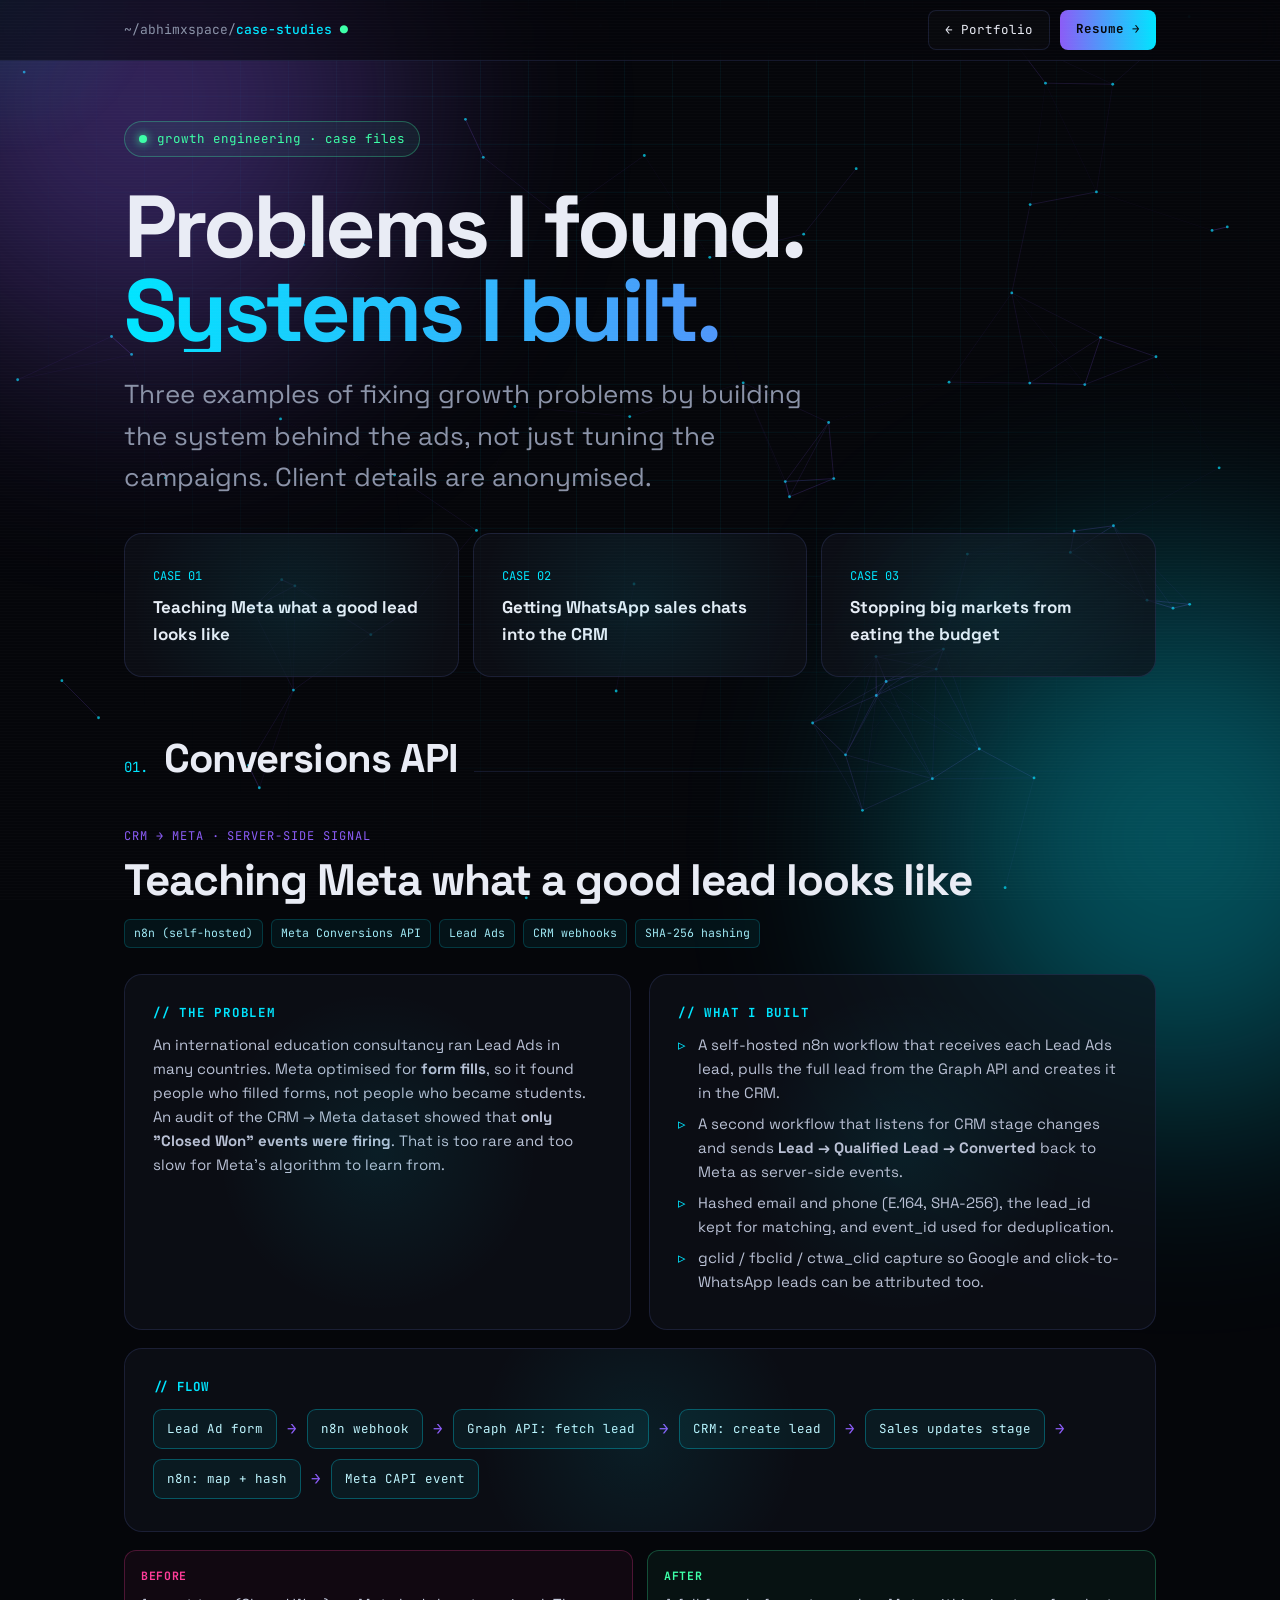
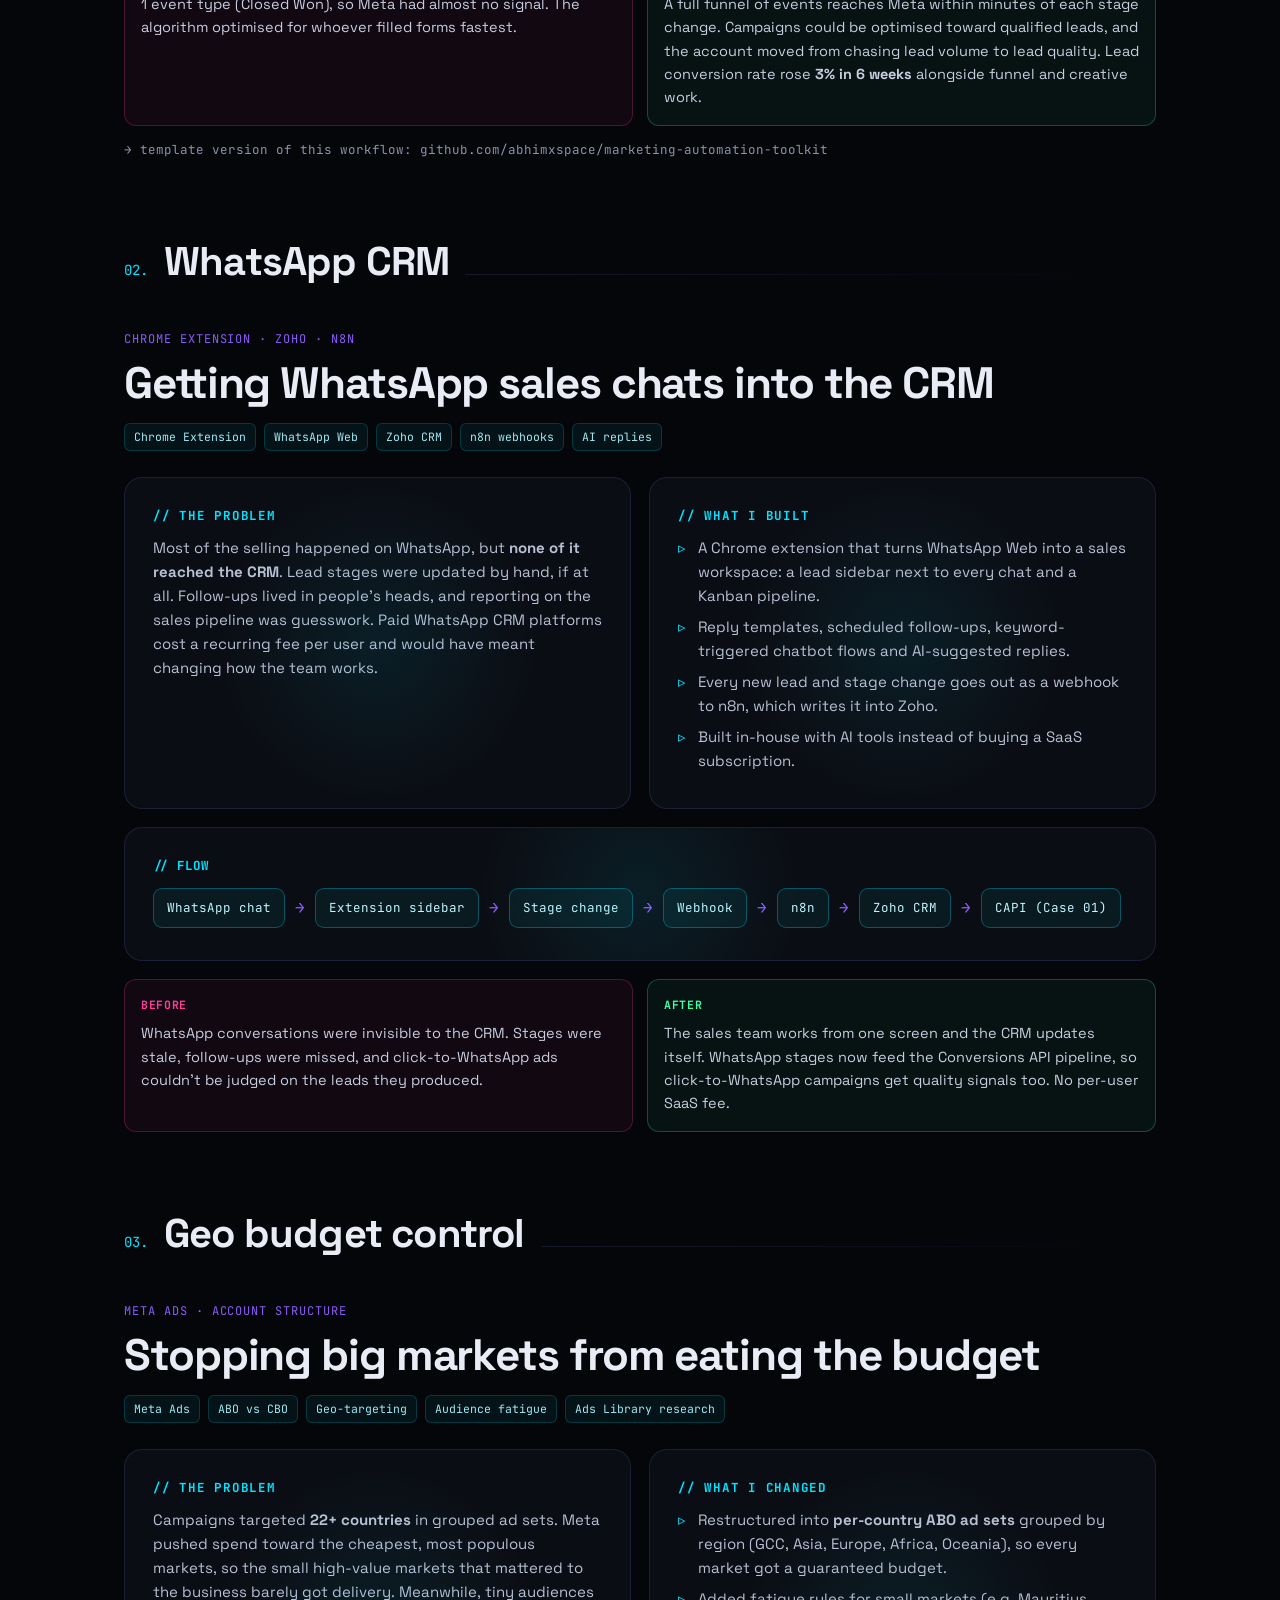
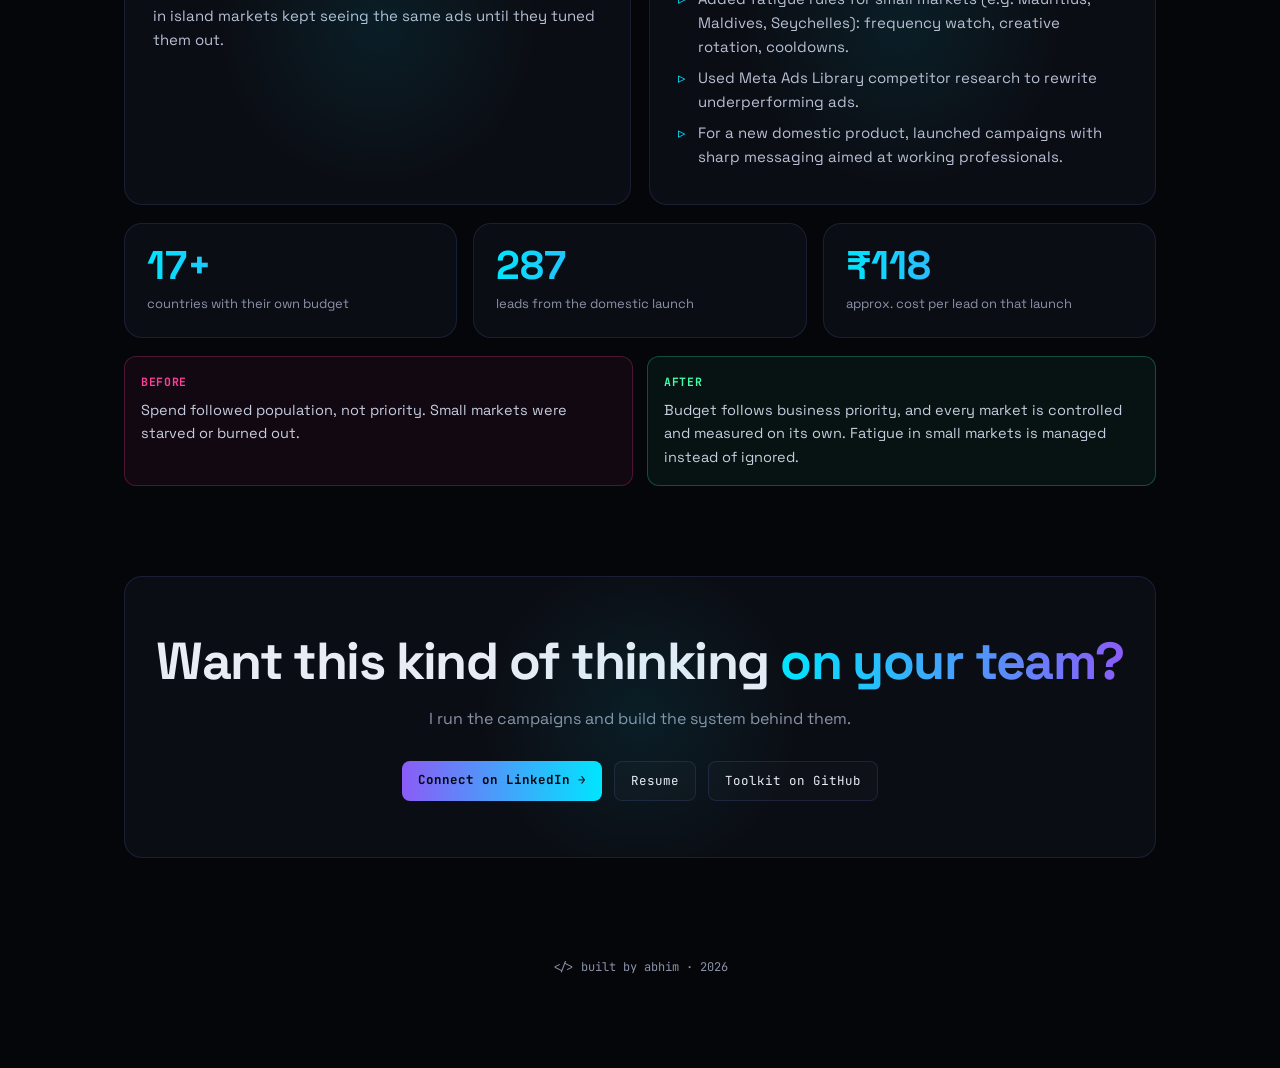
==== case-studies.html @ 9daa89bf "Add anonymised case studies page Co-Authored-By: Claude Opus 5.5 <noreply@anthropic.com> Claude-Sess" ====
<!DOCTYPE html>
<html lang="en">
<head>
<meta charset="UTF-8">
<meta name="viewport" content="width=device-width, initial-scale=1.0">
<title>Case Studies · Abhishek Mishra (Abhim)</title>
<meta name="description" content="Growth engineering case studies by Abhishek Mishra: Conversions API, WhatsApp CRM and geo-budget restructuring.">
<link rel="preconnect" href="https://fonts.googleapis.com">
<link href="https://fonts.googleapis.com/css2?family=Space+Grotesk:wght@400;500;600;700&family=JetBrains+Mono:wght@400;500;700&display=swap" rel="stylesheet">
<style>
:root{
  --bg:#05060a; --panel:rgba(14,17,26,.72); --line:rgba(120,140,255,.14);
  --text:#e9ecf5; --muted:#8b93a8; --cyan:#00e5ff; --violet:#8b5cf6; --pink:#ff3d9a; --green:#3dffa8;
}
*{box-sizing:border-box;margin:0;padding:0}
html{scroll-behavior:smooth}
body{font-family:'Space Grotesk',system-ui,sans-serif;background:var(--bg);color:var(--text);line-height:1.6;overflow-x:hidden;cursor:default}
.mono{font-family:'JetBrains Mono',monospace}
a{color:inherit;text-decoration:none}

/* background layers */
#net{position:fixed;inset:0;z-index:0;pointer-events:none}
.grid-bg{position:fixed;inset:0;z-index:0;pointer-events:none;
  background-image:linear-gradient(rgba(0,229,255,.05) 1px,transparent 1px),linear-gradient(90deg,rgba(0,229,255,.05) 1px,transparent 1px);
  background-size:48px 48px;mask-image:radial-gradient(ellipse at 50% 30%,#000 30%,transparent 75%)}
.glow{position:fixed;width:520px;height:520px;border-radius:50%;filter:blur(120px);opacity:.35;z-index:0;pointer-events:none;animation:float 18s ease-in-out infinite}
.g1{background:var(--violet);top:-160px;left:-120px}
.g2{background:var(--cyan);bottom:-200px;right:-160px;animation-delay:-9s}
@keyframes float{50%{transform:translate(80px,60px) scale(1.15)}}
#cursor{position:fixed;width:340px;height:340px;border-radius:50%;pointer-events:none;z-index:1;
  background:radial-gradient(circle,rgba(0,229,255,.10),transparent 65%);transform:translate(-50%,-50%);transition:opacity .3s}
.scan{position:fixed;inset:0;z-index:50;pointer-events:none;background:repeating-linear-gradient(0deg,rgba(255,255,255,.015) 0 1px,transparent 1px 3px)}

main{position:relative;z-index:2;max-width:1080px;margin:0 auto;padding:0 24px 80px}

/* top bar */
.bar{position:sticky;top:0;z-index:20;backdrop-filter:blur(14px);background:rgba(5,6,10,.6);border-bottom:1px solid var(--line)}
.bar .in{max-width:1080px;margin:0 auto;padding:0 24px;height:60px;display:flex;align-items:center;justify-content:space-between}
.bar .path{font-size:13px;color:var(--muted)}
.bar .path b{color:var(--cyan);font-weight:500}
.bar .acts{display:flex;gap:10px}
.btn{font-family:'JetBrains Mono',monospace;font-size:12.5px;padding:9px 16px;border-radius:8px;border:1px solid var(--line);background:rgba(255,255,255,.02);cursor:pointer;color:var(--text);transition:.25s;position:relative;overflow:hidden}
.btn:hover{border-color:var(--cyan);box-shadow:0 0 18px rgba(0,229,255,.35);color:var(--cyan)}
.btn.solid{background:linear-gradient(90deg,var(--violet),var(--cyan));border:none;color:#05060a;font-weight:700}
.btn.solid:hover{box-shadow:0 0 28px rgba(139,92,246,.6);color:#05060a}

/* hero */
.hero{min-height:88vh;display:flex;flex-direction:column;justify-content:center;padding:60px 0 40px}
.status{display:inline-flex;align-items:center;gap:10px;font-size:12.5px;color:var(--green);border:1px solid rgba(61,255,168,.3);background:rgba(61,255,168,.06);padding:7px 14px;border-radius:999px;width:fit-content;margin-bottom:28px}
.dot{width:8px;height:8px;border-radius:50%;background:var(--green);box-shadow:0 0 10px var(--green);animation:pulse 1.6s infinite}
@keyframes pulse{50%{opacity:.3}}
h1.name{font-size:clamp(46px,9vw,104px);line-height:.95;font-weight:700;letter-spacing:-.04em;position:relative}
.name .l2{display:block;background:linear-gradient(90deg,var(--cyan),var(--violet),var(--pink),var(--cyan));background-size:300% 100%;-webkit-background-clip:text;background-clip:text;color:transparent;animation:shift 8s linear infinite}
@keyframes shift{to{background-position:300% 0}}
.glitch{position:relative;display:inline-block}
.glitch::before,.glitch::after{content:attr(data-t);position:absolute;inset:0;opacity:0}
.glitch::before{color:var(--cyan);animation:gl1 5s infinite}
.glitch::after{color:var(--pink);animation:gl2 5s infinite}
@keyframes gl1{0%,92%,100%{opacity:0;transform:none}93%{opacity:.8;transform:translate(-4px,2px);clip-path:inset(10% 0 60% 0)}95%{opacity:.8;transform:translate(3px,-2px);clip-path:inset(55% 0 15% 0)}}
@keyframes gl2{0%,92%,100%{opacity:0;transform:none}94%{opacity:.8;transform:translate(4px,-1px);clip-path:inset(30% 0 40% 0)}96%{opacity:.8;transform:translate(-3px,2px);clip-path:inset(70% 0 5% 0)}}
.role{font-size:clamp(18px,2.6vw,26px);color:var(--muted);margin-top:22px;min-height:1.6em}
.role .typed{color:var(--text)}
.caret{display:inline-block;width:10px;height:1.1em;background:var(--cyan);vertical-align:-3px;margin-left:4px;animation:blink 1s steps(1) infinite;box-shadow:0 0 10px var(--cyan)}
@keyframes blink{50%{opacity:0}}
.term{margin-top:40px;max-width:640px;background:var(--panel);border:1px solid var(--line);border-radius:14px;overflow:hidden;box-shadow:0 30px 80px rgba(0,0,0,.5),0 0 0 1px rgba(0,229,255,.05)}
.term .tb{display:flex;gap:7px;padding:12px 14px;border-bottom:1px solid var(--line)}
.term .tb i{width:11px;height:11px;border-radius:50%;background:#ff5f57}.term .tb i:nth-child(2){background:#febc2e}.term .tb i:nth-child(3){background:#28c840}
.term pre{padding:18px 20px;font-size:13.5px;line-height:1.85;white-space:pre-wrap;min-height:190px;color:#c9d1e6}
.term .k{color:var(--violet)}.term .s{color:var(--green)}.term .c{color:var(--cyan)}.term .p{color:var(--pink)}
.scroll{margin-top:46px;font-size:12px;color:var(--muted);display:flex;align-items:center;gap:10px}
.mouse{width:20px;height:32px;border:1.5px solid var(--muted);border-radius:12px;position:relative}
.mouse::after{content:"";position:absolute;left:50%;top:6px;width:3px;height:7px;background:var(--cyan);border-radius:2px;transform:translateX(-50%);animation:wheel 1.8s infinite}
@keyframes wheel{to{transform:translate(-50%,12px);opacity:0}}

/* sections */
section{padding:70px 0}
.sh{display:flex;align-items:baseline;gap:16px;margin-bottom:36px}
.sh .no{font-family:'JetBrains Mono',monospace;color:var(--cyan);font-size:14px}
.sh h2{font-size:clamp(28px,4vw,40px);letter-spacing:-.02em}
.sh .ln{flex:1;height:1px;background:linear-gradient(90deg,var(--line),transparent)}

.card{background:var(--panel);border:1px solid var(--line);border-radius:18px;padding:28px;position:relative;overflow:hidden;transition:transform .35s cubic-bezier(.2,.8,.2,1),border-color .35s,box-shadow .35s;transform-style:preserve-3d}
.card::before{content:"";position:absolute;inset:-1px;border-radius:18px;padding:1px;background:linear-gradient(130deg,transparent 30%,rgba(0,229,255,.6),rgba(139,92,246,.6),transparent 70%);
  -webkit-mask:linear-gradient(#000 0 0) content-box,linear-gradient(#000 0 0);-webkit-mask-composite:xor;mask-composite:exclude;opacity:0;transition:opacity .35s}
.card:hover::before{opacity:1}
.card:hover{box-shadow:0 20px 60px rgba(0,229,255,.08)}
.card .shine{position:absolute;inset:0;pointer-events:none;background:radial-gradient(400px circle at var(--mx,50%) var(--my,50%),rgba(0,229,255,.08),transparent 40%)}

.summary{font-size:clamp(17px,2vw,20px);color:#c8cee0;line-height:1.75}
.summary b{color:var(--cyan);font-weight:600}
.stats{display:grid;grid-template-columns:repeat(3,1fr);gap:16px;margin-top:22px}
.stat{text-align:left;padding:22px}
.stat .n{font-size:40px;font-weight:700;background:linear-gradient(90deg,var(--cyan),var(--violet));-webkit-background-clip:text;background-clip:text;color:transparent;line-height:1}
.stat .t{font-size:13px;color:var(--muted);margin-top:8px}

/* timeline */
.tl{position:relative;padding-left:34px}
.tl::before{content:"";position:absolute;left:8px;top:6px;bottom:6px;width:2px;background:var(--line)}
.tl .prog{position:absolute;left:8px;top:6px;width:2px;height:0;background:linear-gradient(var(--cyan),var(--violet));box-shadow:0 0 12px var(--cyan);transition:height .2s linear}
.job{position:relative;margin-bottom:22px}
.job .node{position:absolute;left:-34px;top:30px;width:18px;height:18px;border-radius:50%;background:var(--bg);border:2px solid var(--cyan);box-shadow:0 0 14px var(--cyan)}
.job .node::after{content:"";position:absolute;inset:3px;border-radius:50%;background:var(--cyan)}
.job .top{display:flex;justify-content:space-between;gap:12px;flex-wrap:wrap}
.job h3{font-size:21px}
.job .co{color:var(--cyan);font-size:15px;margin-top:2px}
.job .when{font-family:'JetBrains Mono',monospace;font-size:12px;color:var(--muted);border:1px solid var(--line);padding:4px 10px;border-radius:6px;height:fit-content;white-space:nowrap}
.job ul{list-style:none;margin-top:12px}
.job .sub{font-size:12px;color:var(--violet);margin-top:18px;letter-spacing:.04em}
.job li{position:relative;padding-left:22px;color:#b9c0d4;font-size:15px;margin-bottom:8px}
.job li::before{content:"▹";position:absolute;left:0;color:var(--cyan)}

/* projects */
.pgrid{display:grid;grid-template-columns:repeat(auto-fit,minmax(310px,1fr));gap:18px}
.proj .hd{display:flex;justify-content:space-between;align-items:center;margin-bottom:14px}
.proj .ico{width:44px;height:44px;border-radius:12px;display:grid;place-items:center;font-size:20px;background:linear-gradient(135deg,rgba(0,229,255,.15),rgba(139,92,246,.15));border:1px solid var(--line)}
.proj .st{font-family:'JetBrains Mono',monospace;font-size:11px;color:var(--green)}
.proj h3{font-size:19px;margin-bottom:8px}
.proj p{color:var(--muted);font-size:14.5px}
.tags{display:flex;flex-wrap:wrap;gap:7px;margin-top:16px}
.tag{font-family:'JetBrains Mono',monospace;font-size:11.5px;padding:4px 9px;border-radius:6px;background:rgba(0,229,255,.06);color:#9fe9f5;border:1px solid rgba(0,229,255,.18)}

/* skills */
.sgrid{display:grid;grid-template-columns:repeat(auto-fit,minmax(240px,1fr));gap:18px}
.sk h4{font-family:'JetBrains Mono',monospace;font-size:13px;color:var(--cyan);margin-bottom:14px;letter-spacing:.04em}
.sk .tags{margin-top:0}
.sk .tag{font-size:12.5px;padding:6px 11px;background:rgba(255,255,255,.03);color:#d6dbea;border-color:var(--line);transition:.25s}
.sk .tag:hover{border-color:var(--violet);color:#fff;box-shadow:0 0 14px rgba(139,92,246,.4);transform:translateY(-2px)}

/* marquee */
.marq{overflow:hidden;border-block:1px solid var(--line);padding:18px 0;margin:10px 0 20px;mask-image:linear-gradient(90deg,transparent,#000 10%,#000 90%,transparent)}
.marq .tr{display:flex;gap:48px;width:max-content;animation:mq 32s linear infinite;font-family:'JetBrains Mono',monospace;font-size:14px;color:var(--muted)}
.marq span::before{content:"◆ ";color:var(--violet)}
@keyframes mq{to{transform:translateX(-50%)}}

/* edu + contact */
.edu{display:flex;justify-content:space-between;align-items:center;gap:16px;flex-wrap:wrap}
.edu h3{font-size:20px}.edu p{color:var(--muted)}
.cta{text-align:center;padding:56px 28px}
.cta h2{font-size:clamp(30px,5vw,52px);letter-spacing:-.03em;line-height:1.1}
.cta p{color:var(--muted);margin:16px auto 30px;max-width:520px}
.cta .row{display:flex;gap:12px;justify-content:center;flex-wrap:wrap}
footer{text-align:center;color:var(--muted);font-size:12px;padding:30px 0 10px;font-family:'JetBrains Mono',monospace}

/* reveal */
.rv{opacity:0;transform:translateY(40px);filter:blur(6px);transition:opacity .9s cubic-bezier(.2,.8,.2,1),transform .9s cubic-bezier(.2,.8,.2,1),filter .9s}
.rv.in{opacity:1;transform:none;filter:none}
.d1{transition-delay:.08s}.d2{transition-delay:.16s}.d3{transition-delay:.24s}.d4{transition-delay:.32s}.d5{transition-delay:.4s}

@media(max-width:640px){.stats{grid-template-columns:1fr 1fr}.bar .path{display:none}.term pre{font-size:12px}.job .when{order:-1}}
@media(prefers-reduced-motion:reduce){*,*::before,*::after{animation:none!important;transition:none!important}.rv{opacity:1;transform:none;filter:none}}

</style><style>
.cs{margin-bottom:70px}
.cs .kicker{font-family:'JetBrains Mono',monospace;font-size:12px;color:var(--violet);letter-spacing:.08em;margin-bottom:10px}
.cs h2.t{font-size:clamp(28px,4.4vw,44px);letter-spacing:-.025em;line-height:1.12;margin-bottom:14px}
.cs .meta{display:flex;flex-wrap:wrap;gap:8px;margin-bottom:26px}
.cols{display:grid;grid-template-columns:repeat(auto-fit,minmax(280px,1fr));gap:18px;margin-bottom:18px}
.cols h4{font-family:'JetBrains Mono',monospace;font-size:12.5px;color:var(--cyan);margin-bottom:10px;letter-spacing:.06em}
.cols p,.cols li{color:#b9c0d4;font-size:15px}
.cols ul{list-style:none}.cols li{position:relative;padding-left:20px;margin-bottom:7px}
.cols li::before{content:"▹";position:absolute;left:0;color:var(--cyan)}
.flow{display:flex;flex-wrap:wrap;align-items:center;gap:10px;margin:6px 0 4px}
.flow .n{font-family:'JetBrains Mono',monospace;font-size:12.5px;padding:9px 13px;border-radius:9px;border:1px solid rgba(0,229,255,.3);background:rgba(0,229,255,.06);color:#bff6ff;animation:nodeglow 3s ease-in-out infinite}
.flow .n:nth-child(4n+3){animation-delay:.6s}.flow .n:nth-child(4n+5){animation-delay:1.2s}.flow .n:nth-child(4n+7){animation-delay:1.8s}
@keyframes nodeglow{50%{box-shadow:0 0 18px rgba(0,229,255,.45);border-color:var(--cyan)}}
.flow .a{color:var(--violet);font-family:'JetBrains Mono',monospace}
.ba{display:grid;grid-template-columns:1fr 1fr;gap:14px}
.ba div{padding:16px;border-radius:12px;border:1px solid var(--line)}
.ba .b{background:rgba(255,61,154,.05);border-color:rgba(255,61,154,.25)}
.ba .af{background:rgba(61,255,168,.05);border-color:rgba(61,255,168,.25)}
.ba h5{font-family:'JetBrains Mono',monospace;font-size:11.5px;margin-bottom:8px;letter-spacing:.06em}
.ba .b h5{color:var(--pink)}.ba .af h5{color:var(--green)}
.ba p{font-size:14.5px;color:#c8cee0}
.note{font-size:12.5px;color:var(--muted);font-family:'JetBrains Mono',monospace;margin-top:14px}
.toc{display:grid;grid-template-columns:repeat(auto-fit,minmax(260px,1fr));gap:14px;margin:34px 0 10px}
.toc a{display:block}
.toc .num{font-family:'JetBrains Mono',monospace;color:var(--cyan);font-size:12px}
.toc h3{font-size:17px;margin-top:6px}
@media(max-width:640px){.ba{grid-template-columns:1fr}}
</style>
</head>
<body>
<canvas id="net"></canvas><div class="grid-bg"></div><div class="glow g1"></div><div class="glow g2"></div><div id="cursor"></div><div class="scan"></div>
<div class="bar"><div class="in">
  <div class="path mono">~/abhimxspace/<b>case-studies</b> <span style="color:var(--green)">●</span></div>
  <div class="acts"><a class="btn" href="./">← Portfolio</a><a class="btn solid" href="resume.html">Resume →</a></div>
</div></div>
<main>
  <header class="hero" style="min-height:62vh">
    <div class="status mono rv"><span class="dot"></span> growth engineering · case files</div>
    <h1 class="name rv d1" style="font-size:clamp(42px,8vw,88px)">Problems I found.<span class="l2">Systems I built.</span></h1>
    <p class="role rv d2" style="font-family:'Space Grotesk';max-width:680px">Three examples of fixing growth problems by building the system behind the ads, not just tuning the campaigns. Client details are anonymised.</p>
    <div class="toc">
      <a href="#capi" class="card rv d2"><div class="shine"></div><span class="num">CASE 01</span><h3>Teaching Meta what a good lead looks like</h3></a>
      <a href="#whatsapp" class="card rv d3"><div class="shine"></div><span class="num">CASE 02</span><h3>Getting WhatsApp sales chats into the CRM</h3></a>
      <a href="#geo" class="card rv d4"><div class="shine"></div><span class="num">CASE 03</span><h3>Stopping big markets from eating the budget</h3></a>
    </div>
  </header>

  <article class="cs" id="capi">
    <div class="sh rv"><span class="no">01.</span><h2>Conversions API</h2><span class="ln"></span></div>
    <div class="kicker rv">CRM → META · SERVER-SIDE SIGNAL</div>
    <h2 class="t rv d1">Teaching Meta what a good lead looks like</h2>
    <div class="meta rv d1"><span class="tag">n8n (self-hosted)</span><span class="tag">Meta Conversions API</span><span class="tag">Lead Ads</span><span class="tag">CRM webhooks</span><span class="tag">SHA-256 hashing</span></div>
    <div class="cols">
      <div class="card rv d1"><div class="shine"></div><h4>// THE PROBLEM</h4><p>An international education consultancy ran Lead Ads in many countries. Meta optimised for <b>form fills</b>, so it found people who filled forms, not people who became students. An audit of the CRM → Meta dataset showed that <b>only "Closed Won" events were firing</b>. That is too rare and too slow for Meta's algorithm to learn from.</p></div>
      <div class="card rv d2"><div class="shine"></div><h4>// WHAT I BUILT</h4><ul>
        <li>A self-hosted n8n workflow that receives each Lead Ads lead, pulls the full lead from the Graph API and creates it in the CRM.</li>
        <li>A second workflow that listens for CRM stage changes and sends <b>Lead → Qualified Lead → Converted</b> back to Meta as server-side events.</li>
        <li>Hashed email and phone (E.164, SHA-256), the lead_id kept for matching, and event_id used for deduplication.</li>
        <li>gclid / fbclid / ctwa_clid capture so Google and click-to-WhatsApp leads can be attributed too.</li>
      </ul></div>
    </div>
    <div class="card rv"><div class="shine"></div><h4 class="mono" style="color:var(--cyan);font-size:12.5px;margin-bottom:12px">// FLOW</h4>
      <div class="flow"><span class="n">Lead Ad form</span><span class="a">→</span><span class="n">n8n webhook</span><span class="a">→</span><span class="n">Graph API: fetch lead</span><span class="a">→</span><span class="n">CRM: create lead</span><span class="a">→</span><span class="n">Sales updates stage</span><span class="a">→</span><span class="n">n8n: map + hash</span><span class="a">→</span><span class="n">Meta CAPI event</span></div>
    </div>
    <div class="ba rv" style="margin-top:18px">
      <div class="b"><h5>BEFORE</h5><p>1 event type (Closed Won), so Meta had almost no signal. The algorithm optimised for whoever filled forms fastest.</p></div>
      <div class="af"><h5>AFTER</h5><p>A full funnel of events reaches Meta within minutes of each stage change. Campaigns could be optimised toward qualified leads, and the account moved from chasing lead volume to lead quality. Lead conversion rate rose <b>3% in 6 weeks</b> alongside funnel and creative work.</p></div>
    </div>
    <p class="note">→ template version of this workflow: github.com/abhimxspace/marketing-automation-toolkit</p>
  </article>

  <article class="cs" id="whatsapp">
    <div class="sh rv"><span class="no">02.</span><h2>WhatsApp CRM</h2><span class="ln"></span></div>
    <div class="kicker rv">CHROME EXTENSION · ZOHO · N8N</div>
    <h2 class="t rv d1">Getting WhatsApp sales chats into the CRM</h2>
    <div class="meta rv d1"><span class="tag">Chrome Extension</span><span class="tag">WhatsApp Web</span><span class="tag">Zoho CRM</span><span class="tag">n8n webhooks</span><span class="tag">AI replies</span></div>
    <div class="cols">
      <div class="card rv d1"><div class="shine"></div><h4>// THE PROBLEM</h4><p>Most of the selling happened on WhatsApp, but <b>none of it reached the CRM</b>. Lead stages were updated by hand, if at all. Follow-ups lived in people's heads, and reporting on the sales pipeline was guesswork. Paid WhatsApp CRM platforms cost a recurring fee per user and would have meant changing how the team works.</p></div>
      <div class="card rv d2"><div class="shine"></div><h4>// WHAT I BUILT</h4><ul>
        <li>A Chrome extension that turns WhatsApp Web into a sales workspace: a lead sidebar next to every chat and a Kanban pipeline.</li>
        <li>Reply templates, scheduled follow-ups, keyword-triggered chatbot flows and AI-suggested replies.</li>
        <li>Every new lead and stage change goes out as a webhook to n8n, which writes it into Zoho.</li>
        <li>Built in-house with AI tools instead of buying a SaaS subscription.</li>
      </ul></div>
    </div>
    <div class="card rv"><div class="shine"></div><h4 class="mono" style="color:var(--cyan);font-size:12.5px;margin-bottom:12px">// FLOW</h4>
      <div class="flow"><span class="n">WhatsApp chat</span><span class="a">→</span><span class="n">Extension sidebar</span><span class="a">→</span><span class="n">Stage change</span><span class="a">→</span><span class="n">Webhook</span><span class="a">→</span><span class="n">n8n</span><span class="a">→</span><span class="n">Zoho CRM</span><span class="a">→</span><span class="n">CAPI (Case 01)</span></div>
    </div>
    <div class="ba rv" style="margin-top:18px">
      <div class="b"><h5>BEFORE</h5><p>WhatsApp conversations were invisible to the CRM. Stages were stale, follow-ups were missed, and click-to-WhatsApp ads couldn't be judged on the leads they produced.</p></div>
      <div class="af"><h5>AFTER</h5><p>The sales team works from one screen and the CRM updates itself. WhatsApp stages now feed the Conversions API pipeline, so click-to-WhatsApp campaigns get quality signals too. No per-user SaaS fee.</p></div>
    </div>
  </article>

  <article class="cs" id="geo">
    <div class="sh rv"><span class="no">03.</span><h2>Geo budget control</h2><span class="ln"></span></div>
    <div class="kicker rv">META ADS · ACCOUNT STRUCTURE</div>
    <h2 class="t rv d1">Stopping big markets from eating the budget</h2>
    <div class="meta rv d1"><span class="tag">Meta Ads</span><span class="tag">ABO vs CBO</span><span class="tag">Geo-targeting</span><span class="tag">Audience fatigue</span><span class="tag">Ads Library research</span></div>
    <div class="cols">
      <div class="card rv d1"><div class="shine"></div><h4>// THE PROBLEM</h4><p>Campaigns targeted <b>22+ countries</b> in grouped ad sets. Meta pushed spend toward the cheapest, most populous markets, so the small high-value markets that mattered to the business barely got delivery. Meanwhile, tiny audiences in island markets kept seeing the same ads until they tuned them out.</p></div>
      <div class="card rv d2"><div class="shine"></div><h4>// WHAT I CHANGED</h4><ul>
        <li>Restructured into <b>per-country ABO ad sets</b> grouped by region (GCC, Asia, Europe, Africa, Oceania), so every market got a guaranteed budget.</li>
        <li>Added fatigue rules for small markets (e.g. Mauritius, Maldives, Seychelles): frequency watch, creative rotation, cooldowns.</li>
        <li>Used Meta Ads Library competitor research to rewrite underperforming ads.</li>
        <li>For a new domestic product, launched campaigns with sharp messaging aimed at working professionals.</li>
      </ul></div>
    </div>
    <div class="stats" style="margin-top:4px">
      <div class="card stat rv d1"><div class="n" data-count="22" data-suffix="+">0</div><div class="t">countries with their own budget</div></div>
      <div class="card stat rv d2"><div class="n" data-count="364">0</div><div class="t">leads from the domestic launch</div></div>
      <div class="card stat rv d3"><div class="n" data-prefix="₹" data-count="150">0</div><div class="t">approx. cost per lead on that launch</div></div>
    </div>
    <div class="ba rv" style="margin-top:18px">
      <div class="b"><h5>BEFORE</h5><p>Spend followed population, not priority. Small markets were starved or burned out.</p></div>
      <div class="af"><h5>AFTER</h5><p>Budget follows business priority, and every market is controlled and measured on its own. Fatigue in small markets is managed instead of ignored.</p></div>
    </div>
  </article>

  <section id="contact" style="padding-top:20px">
    <div class="card cta rv"><div class="shine"></div>
      <h2>Want this kind of thinking <span class="name"><span class="l2" style="display:inline">on your team?</span></span></h2>
      <p>I run the campaigns and build the system behind them.</p>
      <div class="row"><a class="btn solid" href="https://www.linkedin.com/in/abhishek-mishra-ln/" target="_blank" rel="noopener">Connect on LinkedIn →</a><a class="btn" href="resume.html">Resume</a><a class="btn" href="https://github.com/abhimxspace/marketing-automation-toolkit" target="_blank" rel="noopener">Toolkit on GitHub</a></div>
    </div>
  </section>
  <footer>&lt;/&gt; built by abhim · 2026</footer>
</main>
<script>
/* reveal + counters */
const io=new IntersectionObserver(es=>es.forEach(e=>{if(e.isIntersecting){e.target.classList.add('in');
  e.target.querySelectorAll('[data-count]').forEach(countUp);io.unobserve(e.target)}}),{threshold:.15});
document.querySelectorAll('.rv').forEach(el=>io.observe(el));
function countUp(el){if(el.dataset.done)return;el.dataset.done=1;const to=+el.dataset.count,suf=el.dataset.suffix||'';let s=null;
  const step=t=>{if(!s)s=t;const p=Math.min((t-s)/1400,1);el.textContent=(el.dataset.prefix||'')+Math.floor(to*(1-Math.pow(1-p,3)))+suf;if(p<1)requestAnimationFrame(step)};requestAnimationFrame(step)}

/* card tilt + shine */
document.querySelectorAll('.card').forEach(c=>{
  c.addEventListener('mousemove',e=>{const r=c.getBoundingClientRect(),x=e.clientX-r.left,y=e.clientY-r.top;
    c.style.setProperty('--mx',x+'px');c.style.setProperty('--my',y+'px');
    if(!c.classList.contains('job')&&!c.classList.contains('cta')){const rx=((y/r.height)-.5)*-6,ry=((x/r.width)-.5)*6;c.style.transform=`perspective(900px) rotateX(${rx}deg) rotateY(${ry}deg) translateY(-3px)`}});
  c.addEventListener('mouseleave',()=>{c.style.transform=''})});

/* cursor glow */
const cur=document.getElementById('cursor');addEventListener('mousemove',e=>{cur.style.left=e.clientX+'px';cur.style.top=e.clientY+'px'});

/* particle network */
const cv=document.getElementById('net'),cx=cv.getContext('2d');let W,H,pts=[];const mouse={x:-999,y:-999};
function rs(){W=cv.width=innerWidth*devicePixelRatio;H=cv.height=innerHeight*devicePixelRatio;cv.style.width=innerWidth+'px';cv.style.height=innerHeight+'px';
  const n=Math.min(90,Math.floor(innerWidth*innerHeight/16000));pts=Array.from({length:n},()=>({x:Math.random()*W,y:Math.random()*H,vx:(Math.random()-.5)*.35*devicePixelRatio,vy:(Math.random()-.5)*.35*devicePixelRatio}))}
addEventListener('resize',rs);rs();
addEventListener('mousemove',e=>{mouse.x=e.clientX*devicePixelRatio;mouse.y=e.clientY*devicePixelRatio});
(function draw(){cx.clearRect(0,0,W,H);const D=140*devicePixelRatio;
  for(const p of pts){p.x+=p.vx;p.y+=p.vy;if(p.x<0||p.x>W)p.vx*=-1;if(p.y<0||p.y>H)p.vy*=-1;
    const dm=Math.hypot(p.x-mouse.x,p.y-mouse.y);if(dm<D*1.3){p.x+=(p.x-mouse.x)*.004;p.y+=(p.y-mouse.y)*.004}
    cx.fillStyle='rgba(0,229,255,.7)';cx.beginPath();cx.arc(p.x,p.y,1.4*devicePixelRatio,0,7);cx.fill()}
  for(let i=0;i<pts.length;i++)for(let j=i+1;j<pts.length;j++){const a=pts[i],b=pts[j],d=Math.hypot(a.x-b.x,a.y-b.y);
    if(d<D){cx.strokeStyle=`rgba(139,92,246,${(1-d/D)*.35})`;cx.lineWidth=devicePixelRatio*.8;cx.beginPath();cx.moveTo(a.x,a.y);cx.lineTo(b.x,b.y);cx.stroke()}}
  requestAnimationFrame(draw)})();
</script>
</body>
</html>
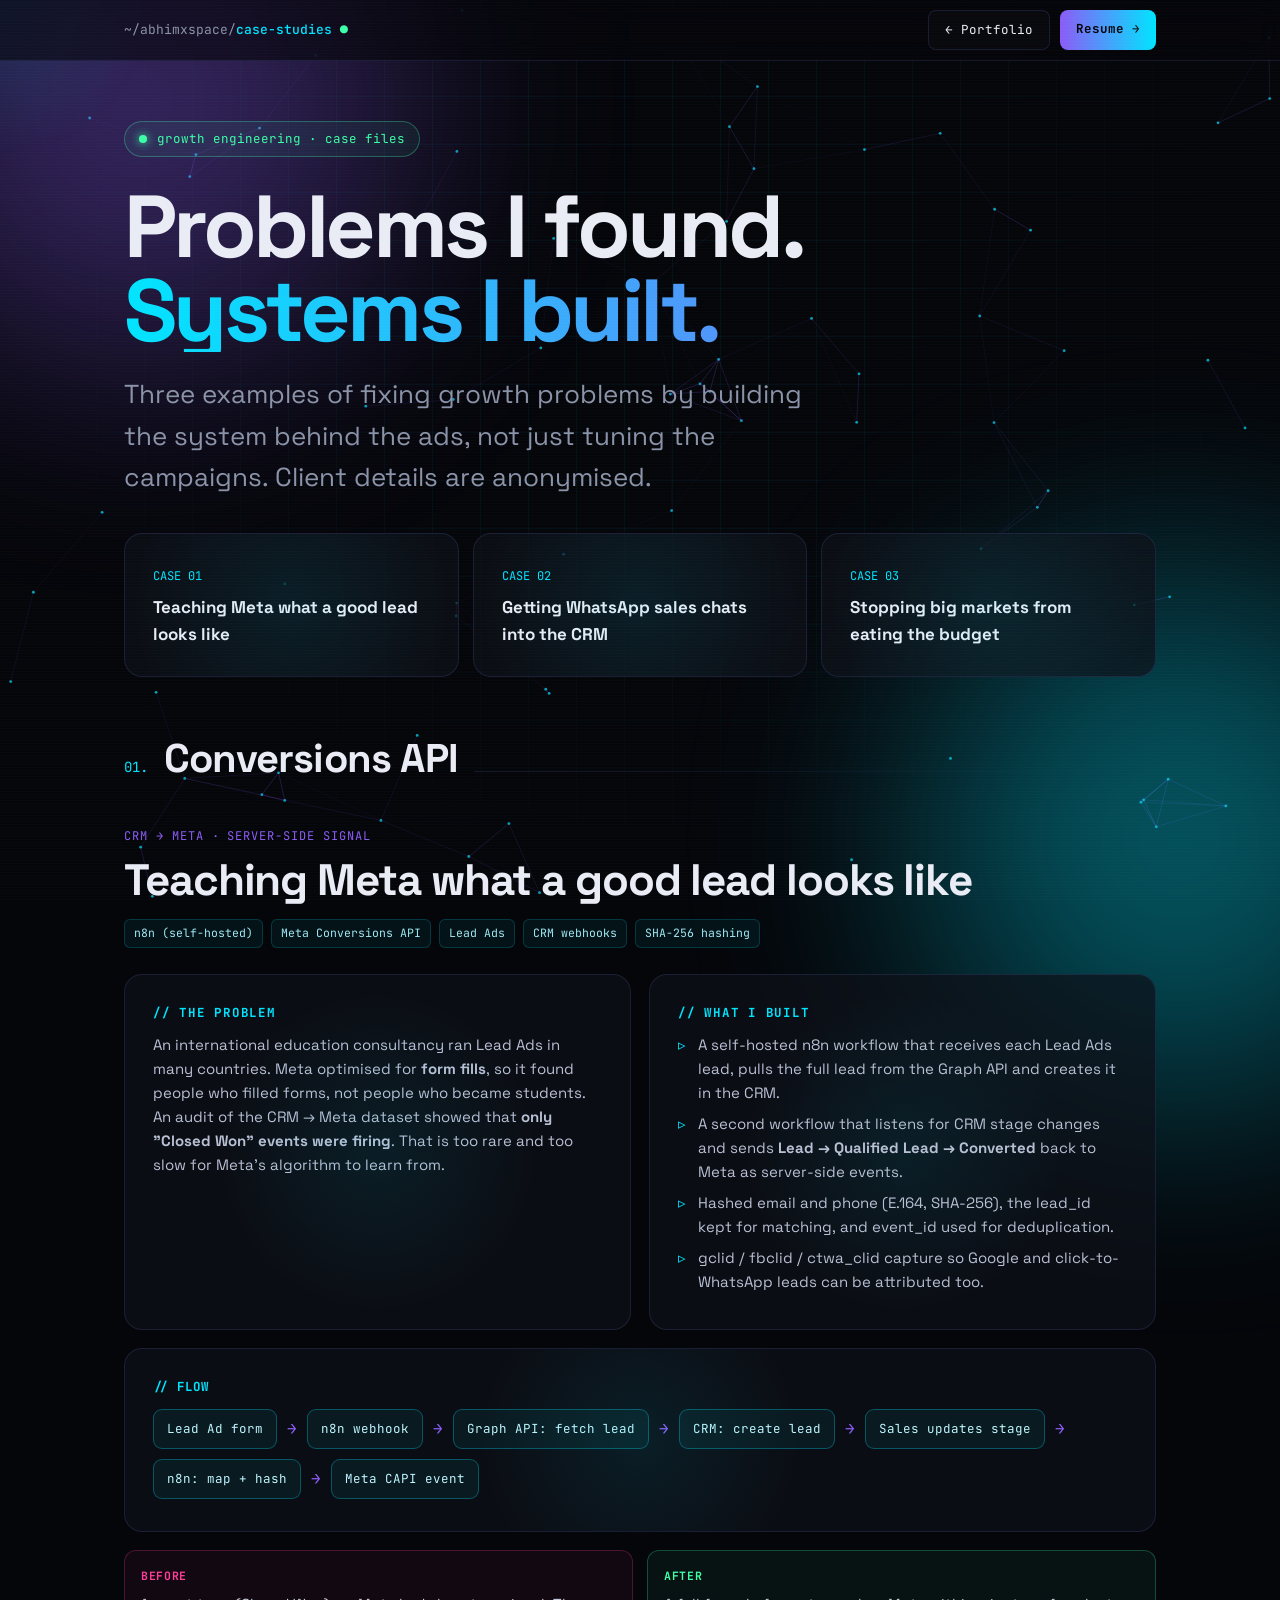
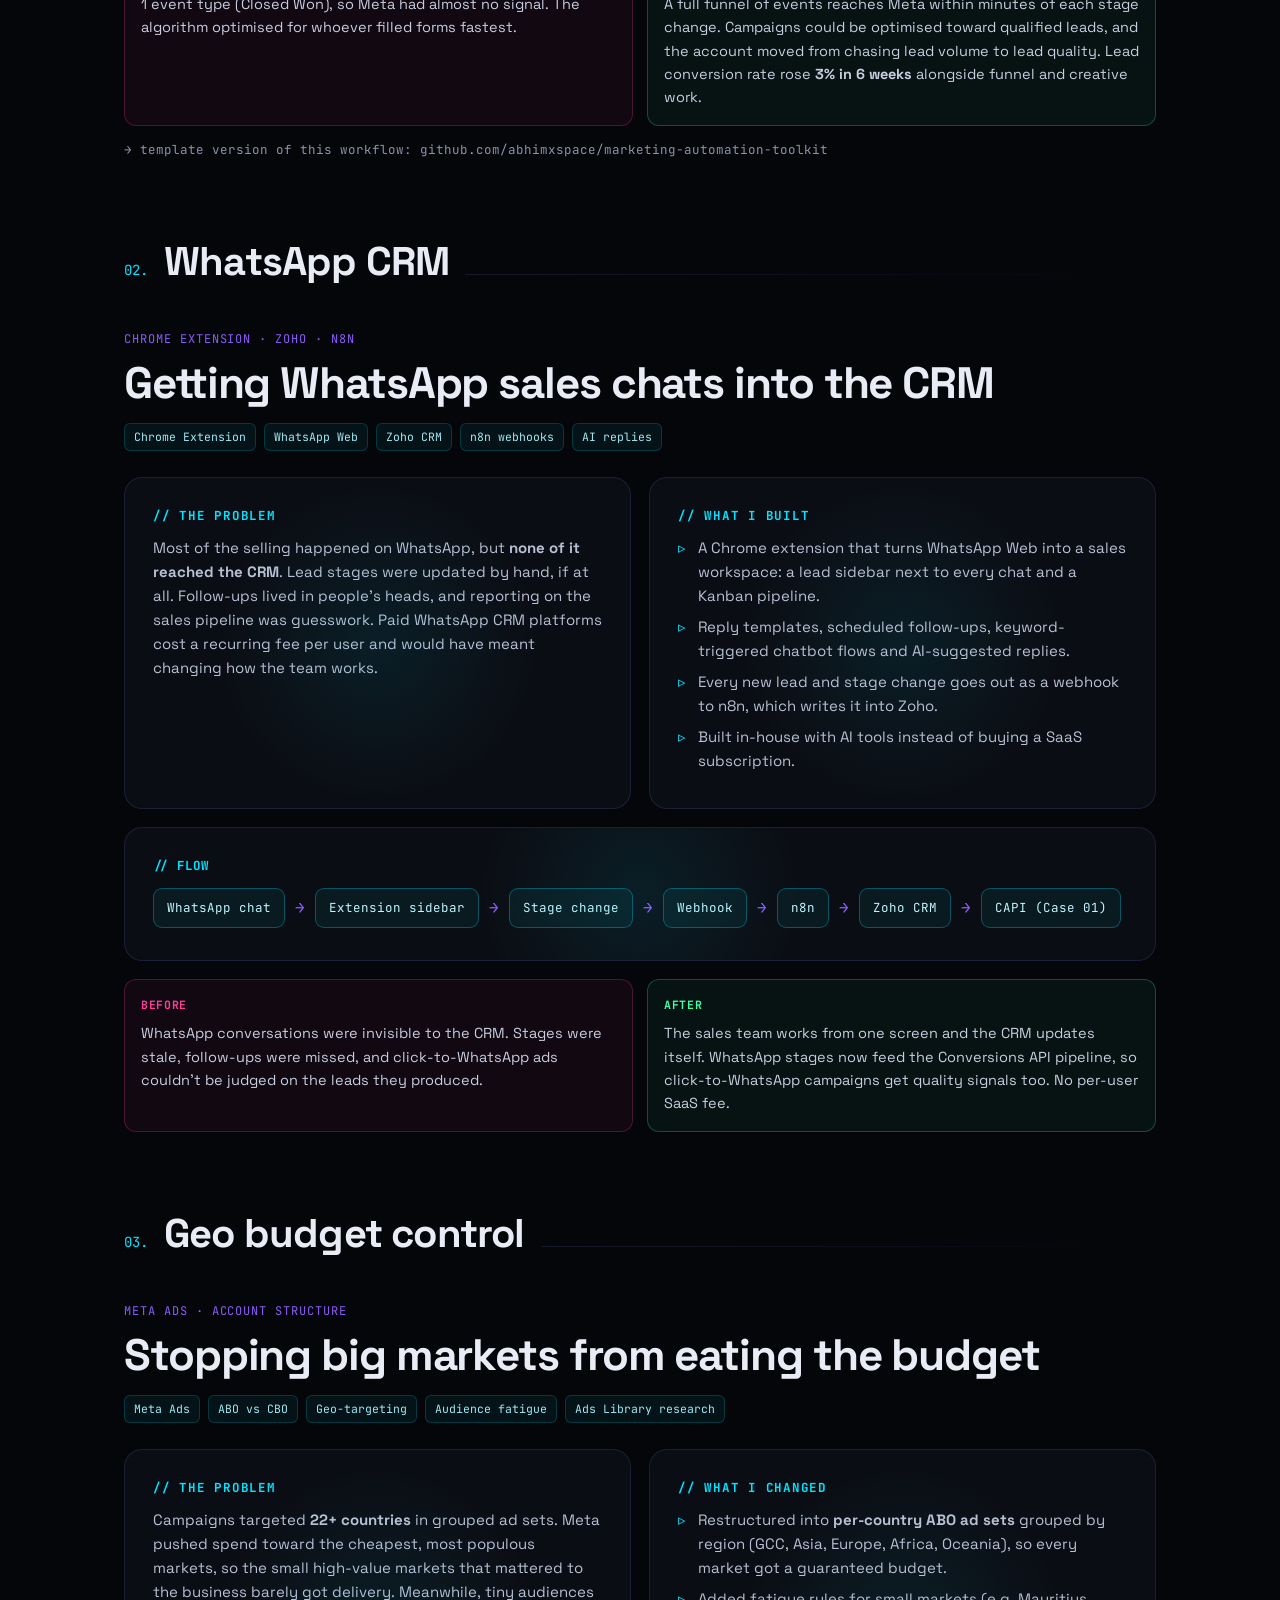
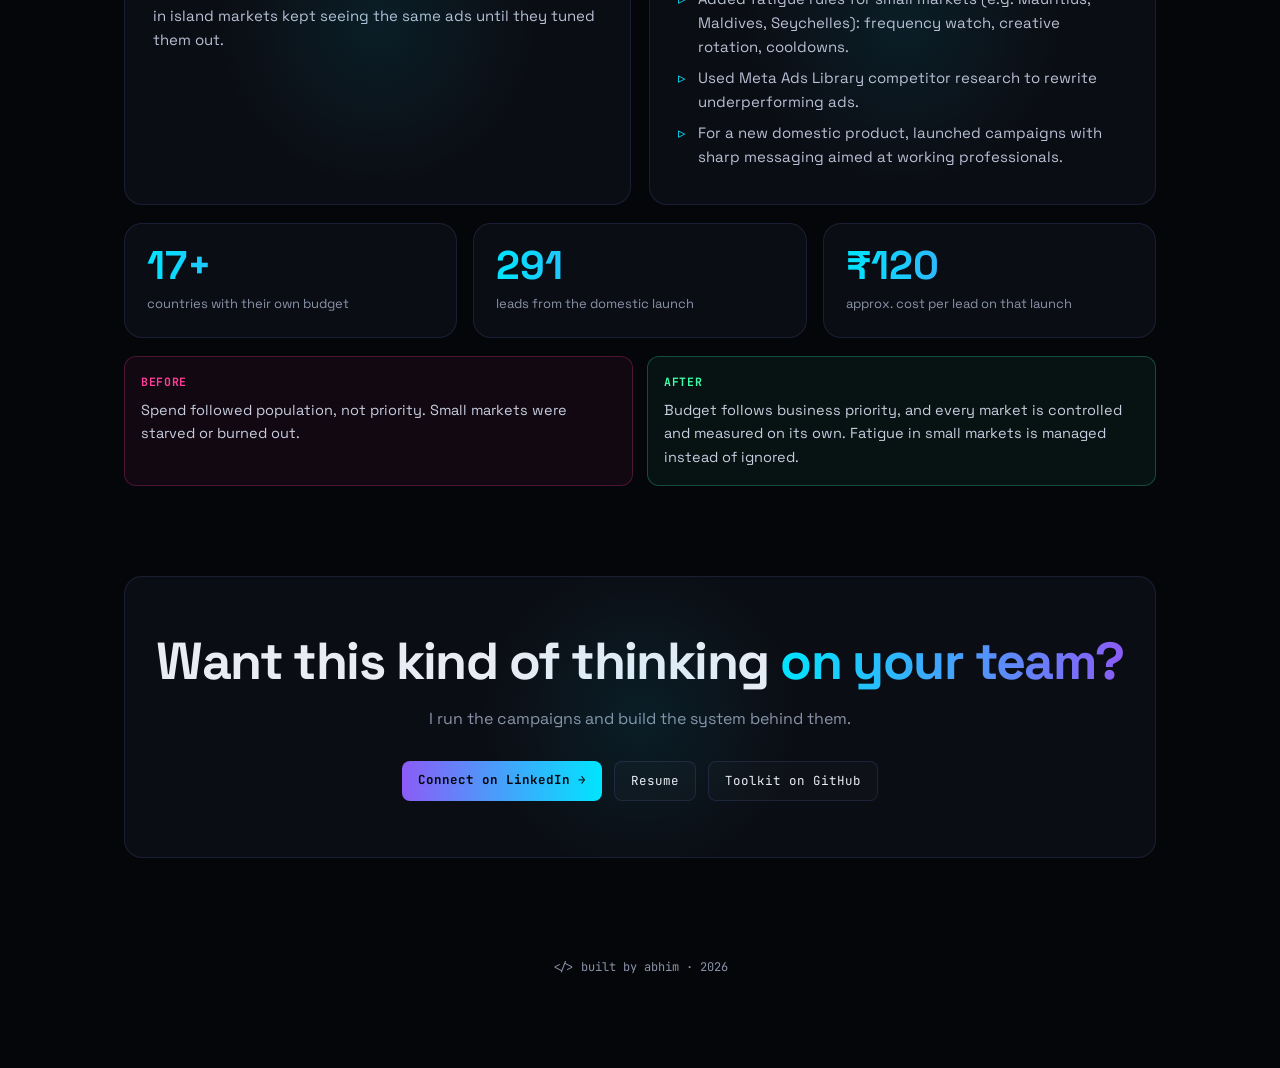
==== commit 907763ea: "Add link preview (Open Graph) tags and images Co-Authored-By: Claude Opus 5.5 <noreply@anthropic.com" ====
--- a/case-studies.html
+++ b/case-studies.html
@@ -2,6 +2,15 @@
 <html lang="en">
 <head>
 <meta charset="UTF-8">
+<meta property="og:type" content="website">
+<meta property="og:url" content="https://abhimxspace.github.io/portfolio/case-studies.html">
+<meta property="og:title" content="3 Growth Problems I Solved by Building the System">
+<meta property="og:description" content="A CRM → Conversions API pipeline, a WhatsApp CRM Chrome extension, and per-country budget control across 22+ countries.">
+<meta property="og:image" content="https://abhimxspace.github.io/portfolio/img/og-case-studies.png">
+<meta property="og:image:width" content="1200">
+<meta property="og:image:height" content="627">
+<meta name="twitter:card" content="summary_large_image">
+<meta name="twitter:image" content="https://abhimxspace.github.io/portfolio/img/og-case-studies.png">
 <meta name="viewport" content="width=device-width, initial-scale=1.0">
 <title>Case Studies · Abhishek Mishra (Abhim)</title>
 <meta name="description" content="Growth engineering case studies by Abhishek Mishra: Conversions API, WhatsApp CRM and geo-budget restructuring.">
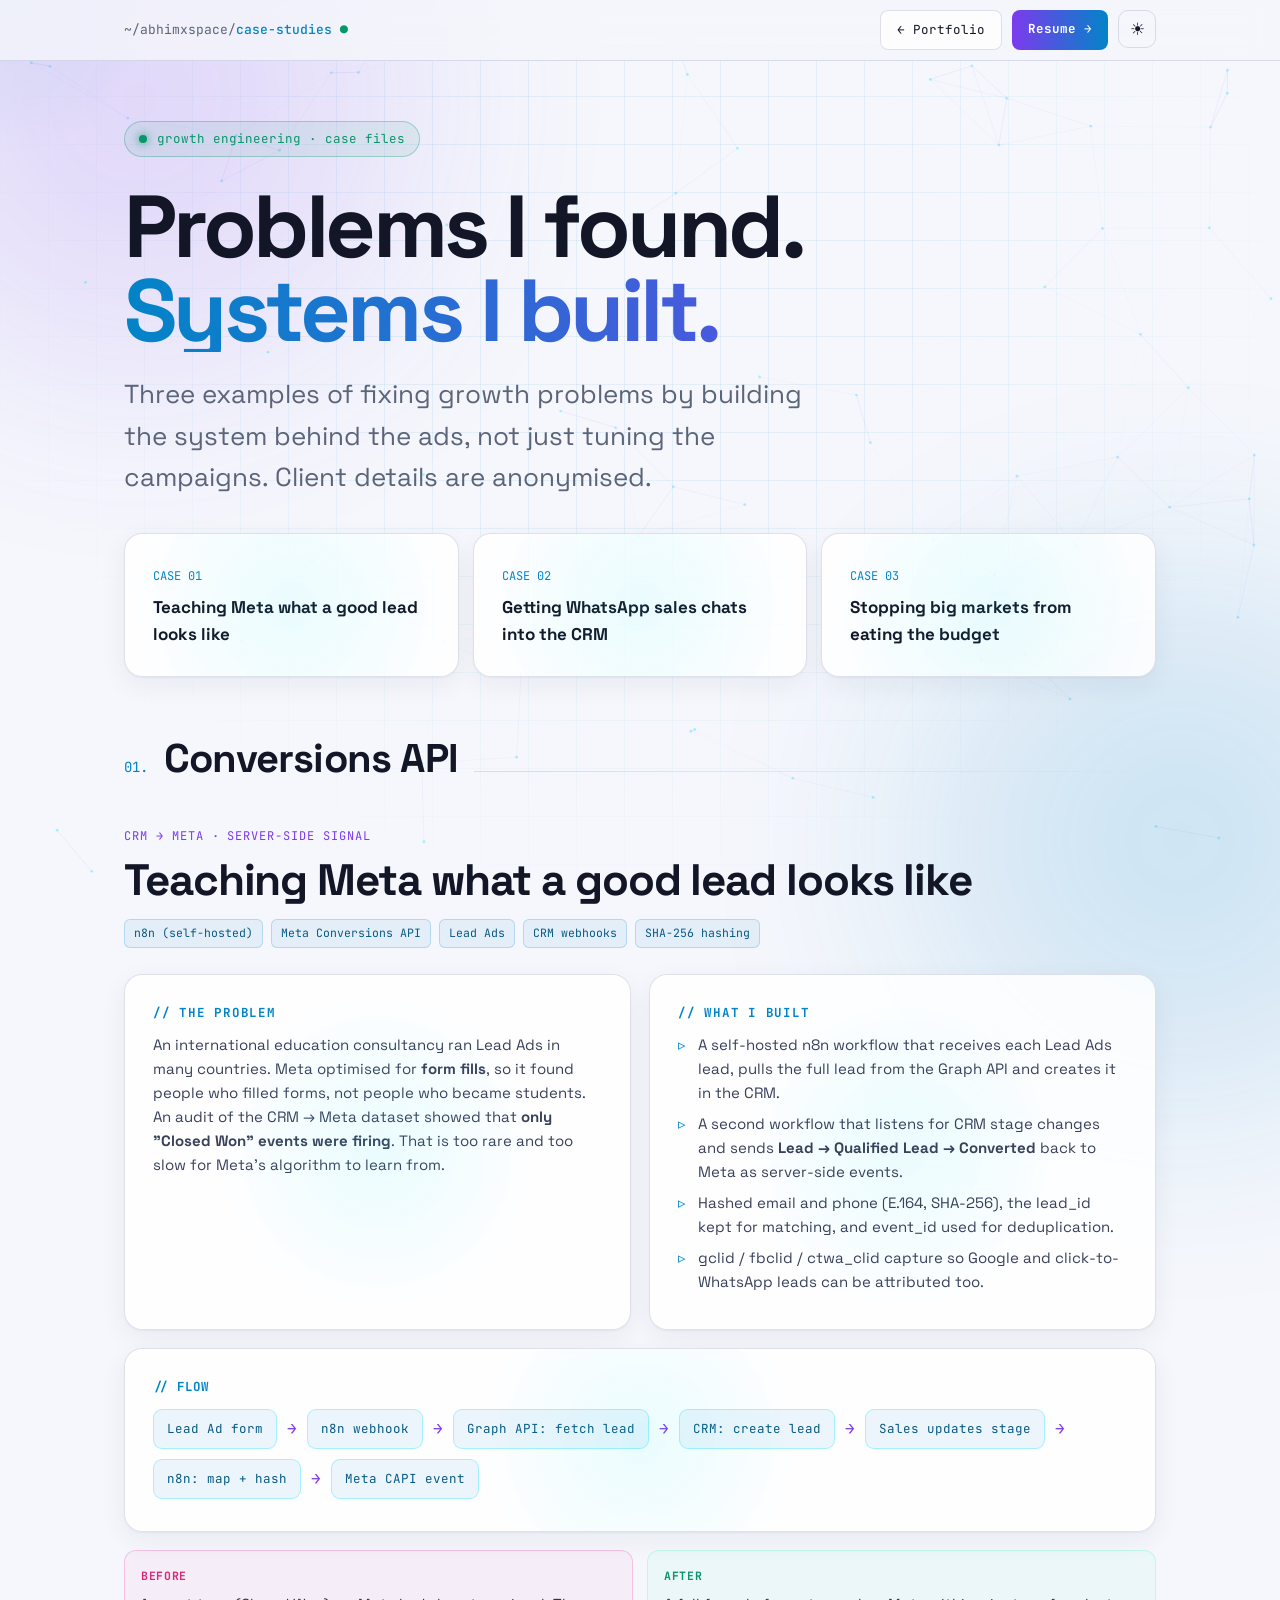
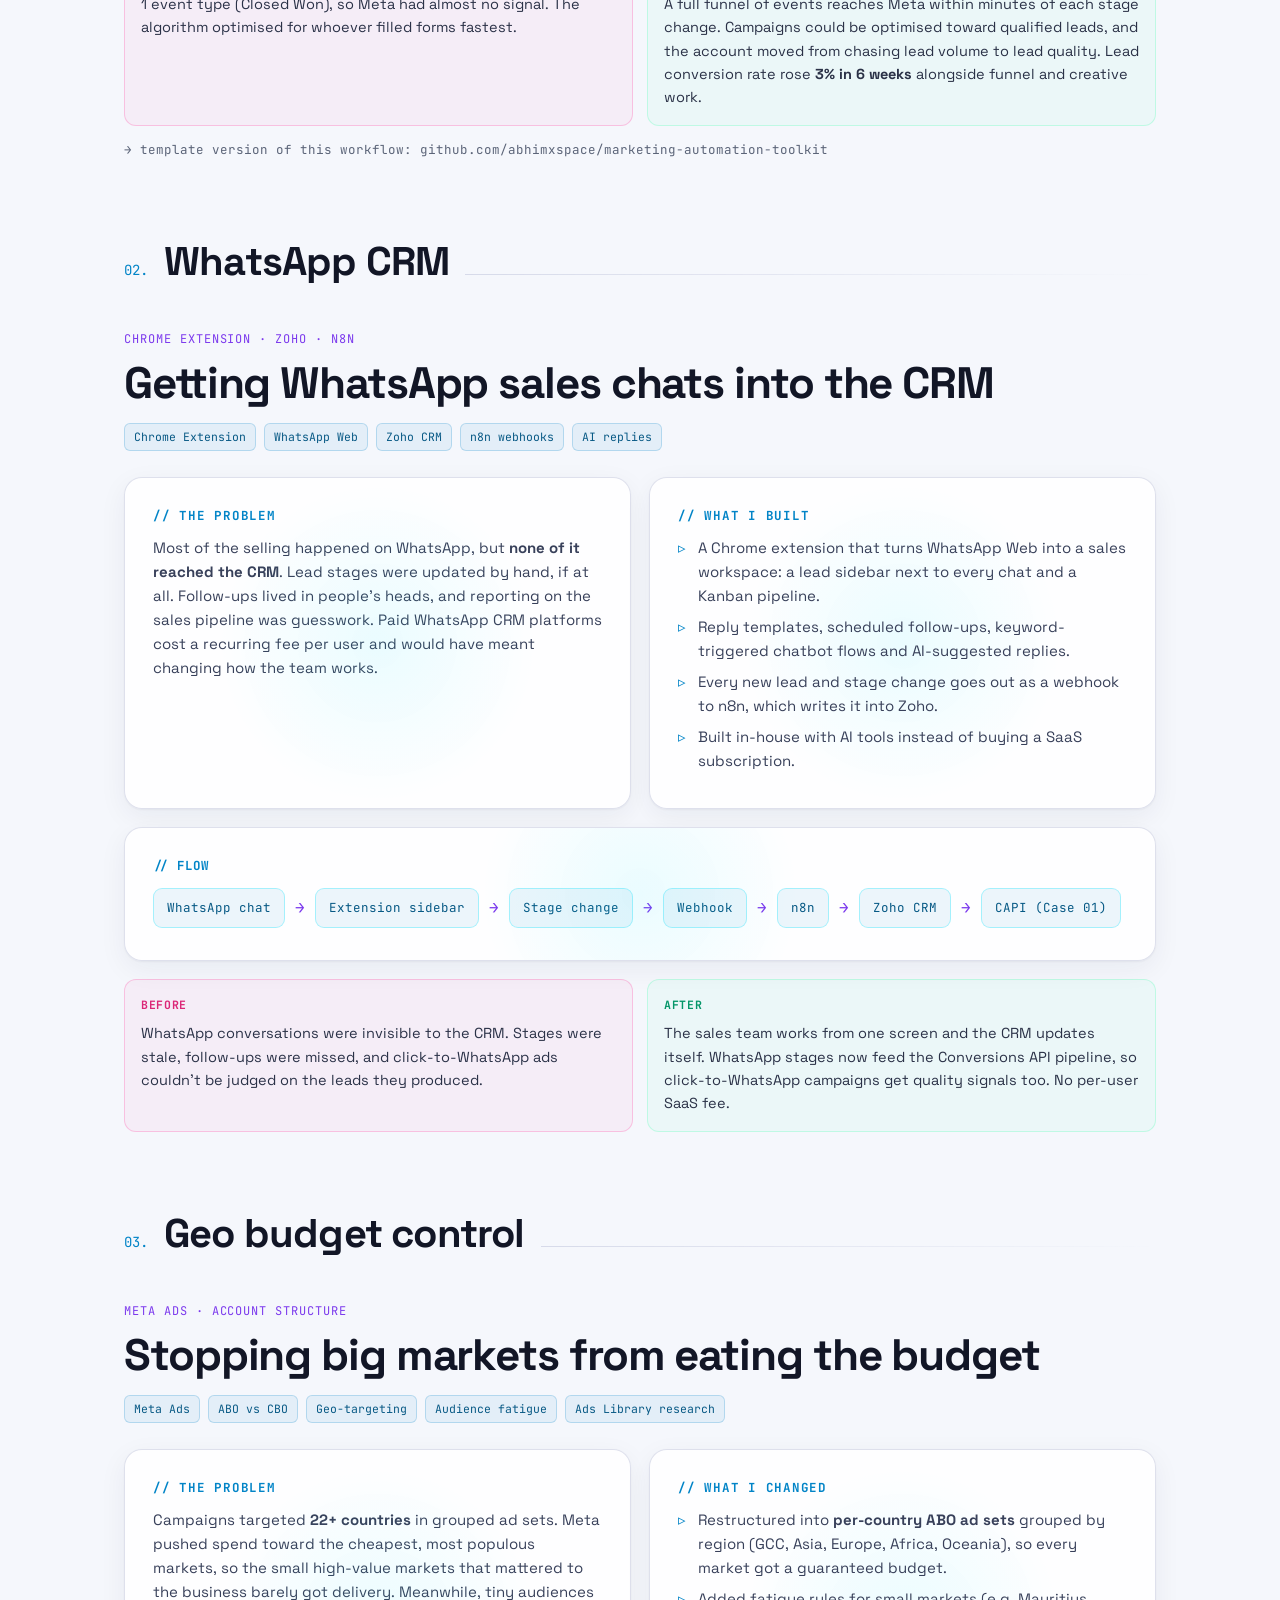
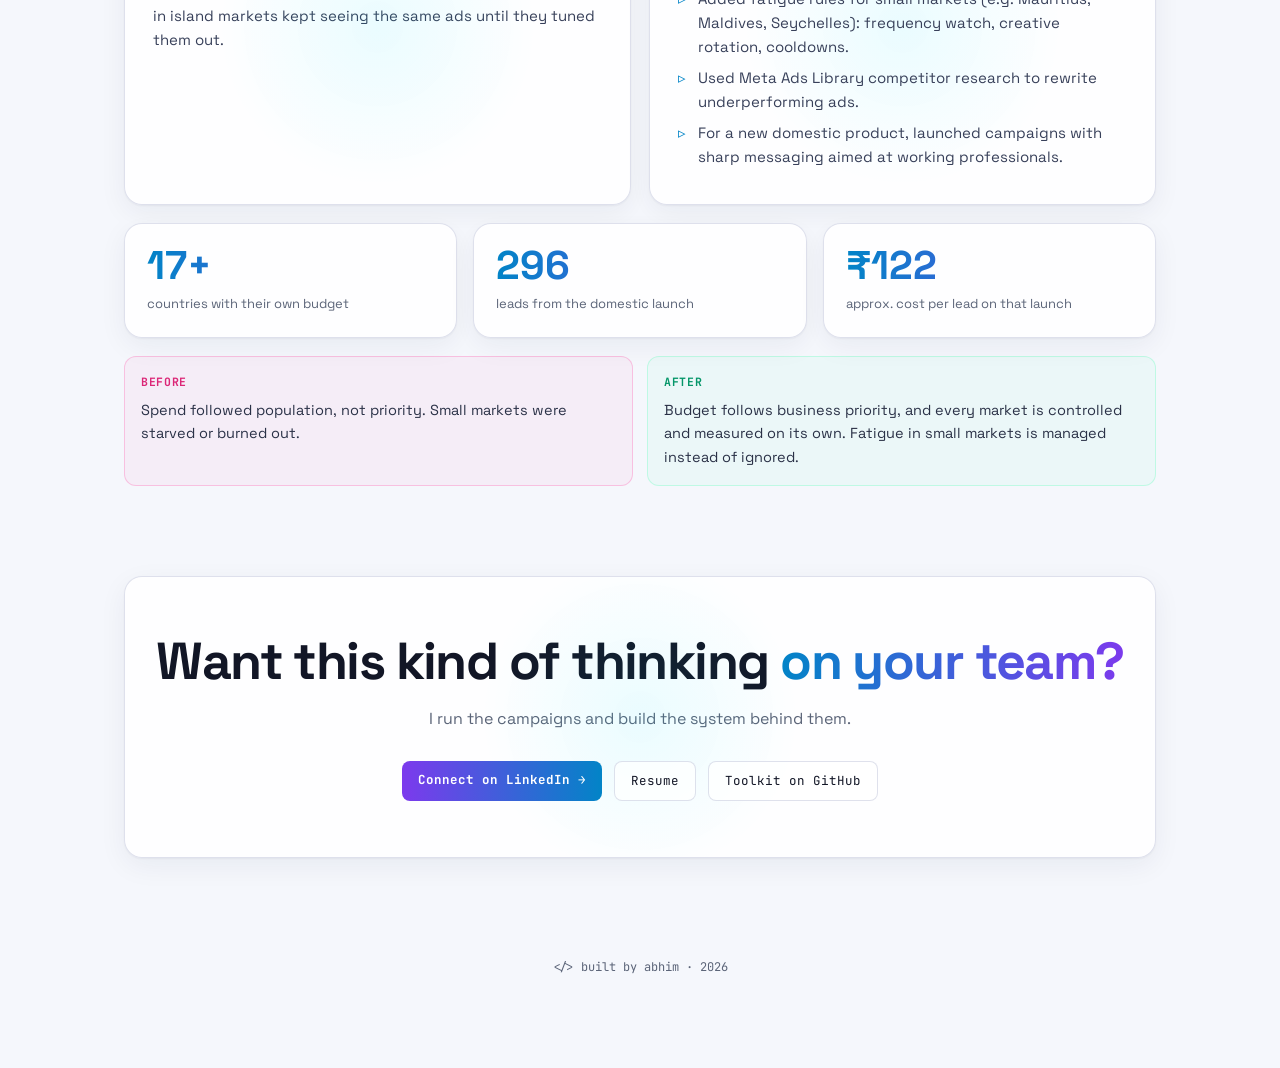
==== commit 0f905599: "Add light/dark theme, fix resume counters and PDF download, update experience - Light/dark theme tog" ====
--- a/case-studies.html
+++ b/case-studies.html
@@ -187,6 +187,9 @@
 .toc h3{font-size:17px;margin-top:6px}
 @media(max-width:640px){.ba{grid-template-columns:1fr}}
 </style>
+<meta name="theme-color" content="#05060a">
+<link rel="stylesheet" href="theme.css">
+<script src="theme.js"></script>
 </head>
 <body>
 <canvas id="net"></canvas><div class="grid-bg"></div><div class="glow g1"></div><div class="glow g2"></div><div id="cursor"></div><div class="scan"></div>
--- a/theme.css
+++ b/theme.css
@@ -0,0 +1,48 @@
+/* ---------- Light / dark theme (shared by all pages) ---------- */
+.theme-toggle{display:inline-grid;place-items:center;width:38px;height:38px;border-radius:10px;border:1px solid var(--line);background:transparent;color:var(--text);cursor:pointer;font-size:17px;line-height:1;transition:border-color .25s,transform .25s,background .25s;flex:none}
+.theme-toggle:hover{transform:rotate(-15deg);border-color:var(--cyan,var(--accent,#6d5efc))}
+.theme-toggle .sun{display:none}
+[data-theme="light"] .theme-toggle .sun{display:inline}
+[data-theme="light"] .theme-toggle .moon{display:none}
+.theme-toggle.floating{position:fixed;right:18px;bottom:18px;z-index:60;background:var(--panel)}
+html.theme-anim *,html.theme-anim *::before,html.theme-anim *::after{transition:background-color .35s ease,color .35s ease,border-color .35s ease!important}
+
+/* ---- light palette: resume + case studies (neon design) ---- */
+[data-theme="light"]{
+  --bg:#f5f7fc; --panel:rgba(255,255,255,.85); --line:rgba(60,70,140,.16);
+  --text:#121626; --muted:#5b6478; --cyan:#0284c7; --violet:#7c3aed; --pink:#db2777; --green:#059669;
+  /* index page palette */
+  --accent:#5b4ce6; --accent2:#0d9488;
+  color-scheme:light;
+}
+[data-theme="light"] body{background:var(--bg)}
+[data-theme="light"] .scan{display:none}
+[data-theme="light"] .glow{opacity:.16}
+[data-theme="light"] #net{opacity:.45}
+[data-theme="light"] #cursor{background:radial-gradient(circle,rgba(2,132,199,.08),transparent 65%)}
+[data-theme="light"] .grid-bg{background-image:linear-gradient(rgba(2,132,199,.07) 1px,transparent 1px),linear-gradient(90deg,rgba(2,132,199,.07) 1px,transparent 1px)}
+[data-theme="light"] .bar{background:rgba(245,247,252,.78)}
+[data-theme="light"] .btn{background:rgba(255,255,255,.7)}
+[data-theme="light"] .btn.solid{color:#fff;background:linear-gradient(90deg,var(--violet),var(--cyan))}
+[data-theme="light"] .btn.solid:hover{color:#fff}
+[data-theme="light"] .card{box-shadow:0 1px 2px rgba(20,30,70,.05),0 8px 28px rgba(20,30,70,.06)}
+[data-theme="light"] .summary,[data-theme="light"] .ba p{color:#2a3147}
+[data-theme="light"] .job li,[data-theme="light"] .cols p,[data-theme="light"] .cols li{color:#38405a}
+[data-theme="light"] .tag{color:#075985;background:rgba(2,132,199,.07);border-color:rgba(2,132,199,.22)}
+[data-theme="light"] .sk .tag{color:#2a3147;background:#fff}
+[data-theme="light"] .sk .tag:hover{color:var(--violet)}
+[data-theme="light"] .flow .n{color:#075985;background:rgba(2,132,199,.07)}
+[data-theme="light"] .status{background:rgba(5,150,105,.08);border-color:rgba(5,150,105,.3)}
+[data-theme="light"] .job .node{background:#fff}
+/* the terminal window stays dark in both themes (it is a terminal) */
+[data-theme="light"] .term{background:#0e111a;border-color:#1f2433;box-shadow:0 24px 60px rgba(20,30,70,.18)}
+[data-theme="light"] .term pre{color:#c9d1e6}
+[data-theme="light"] .term .k{color:#a78bfa}[data-theme="light"] .term .s{color:#3dffa8}[data-theme="light"] .term .c{color:#00e5ff}[data-theme="light"] .term .p{color:#ff3d9a}
+
+/* ---- light palette: index page ---- */
+[data-theme="light"] nav{background:rgba(245,247,252,.85)}
+[data-theme="light"] .card:hover{border-color:#c5cbe0}
+[data-theme="light"] .chip{background:#eef1f8;color:#2a3147}
+[data-theme="light"] .btn.primary{background:var(--accent);color:#fff}
+
+@media print{.theme-toggle{display:none!important}}
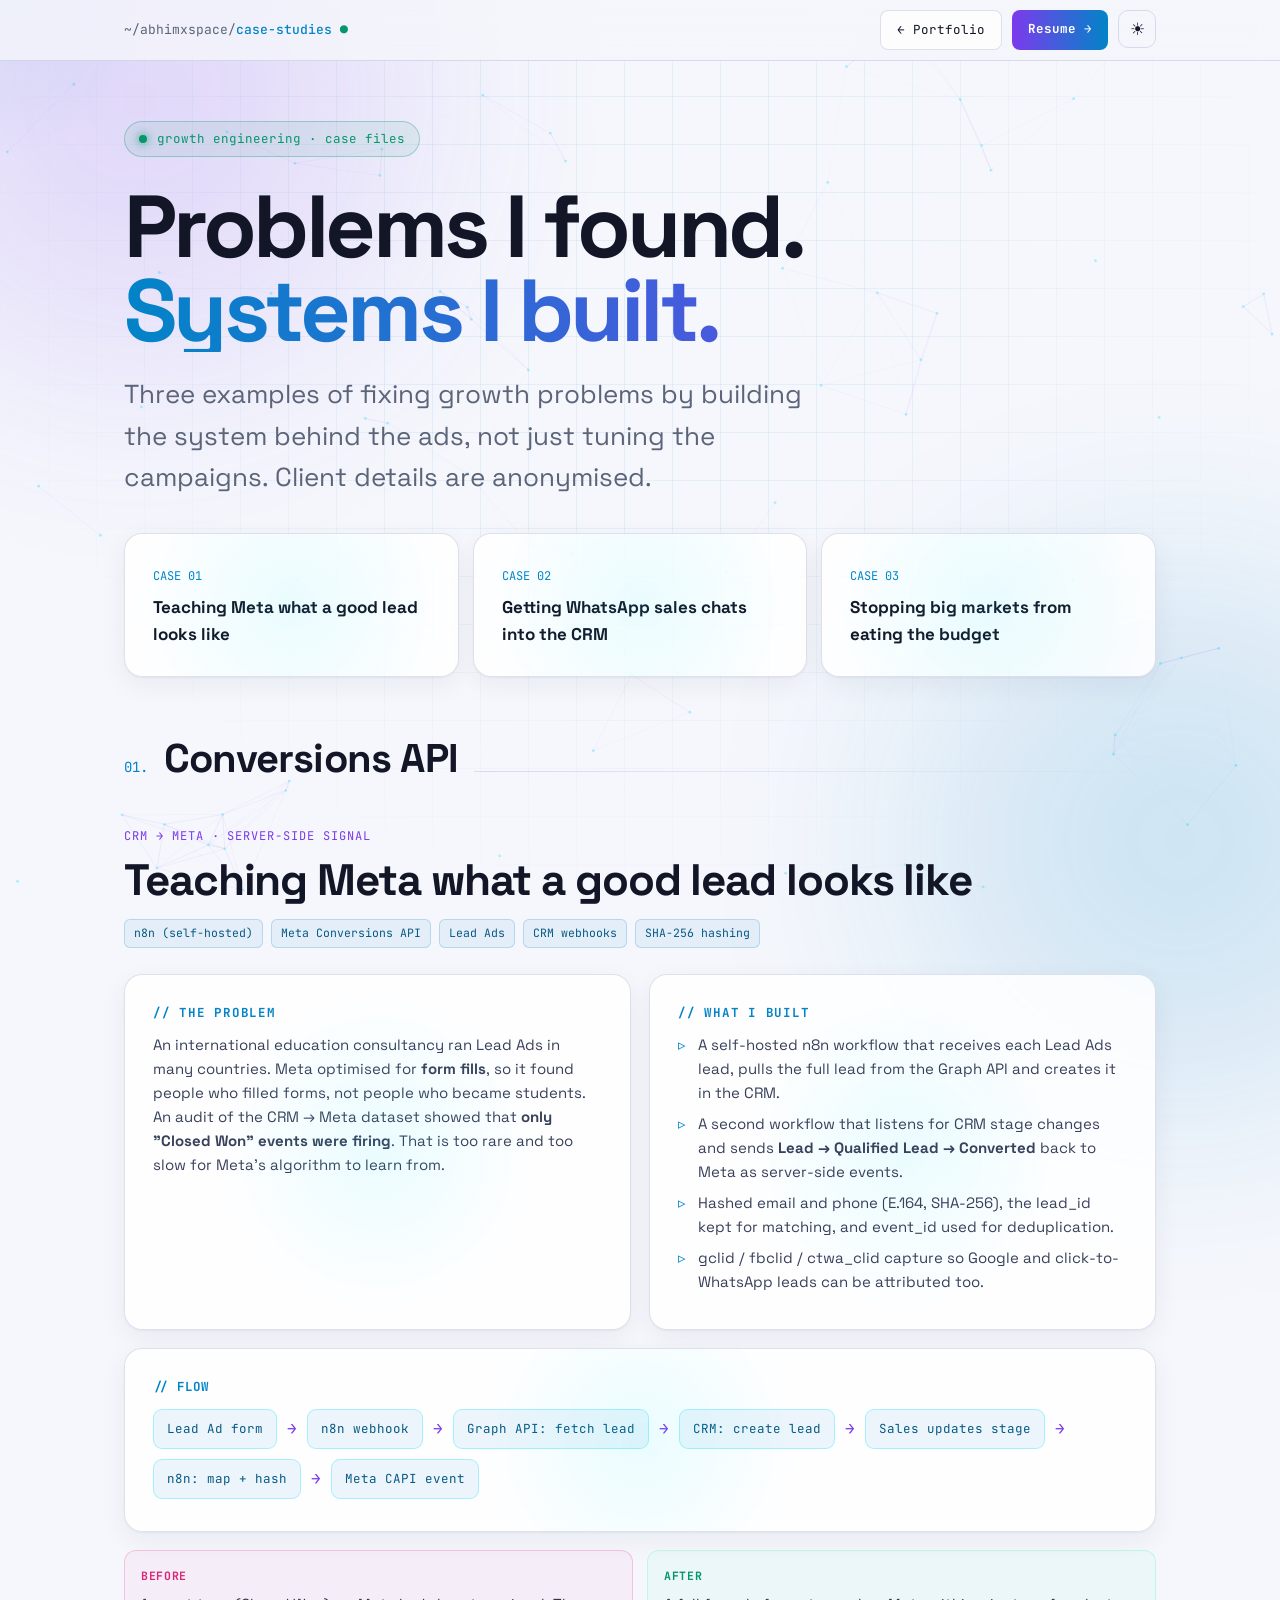
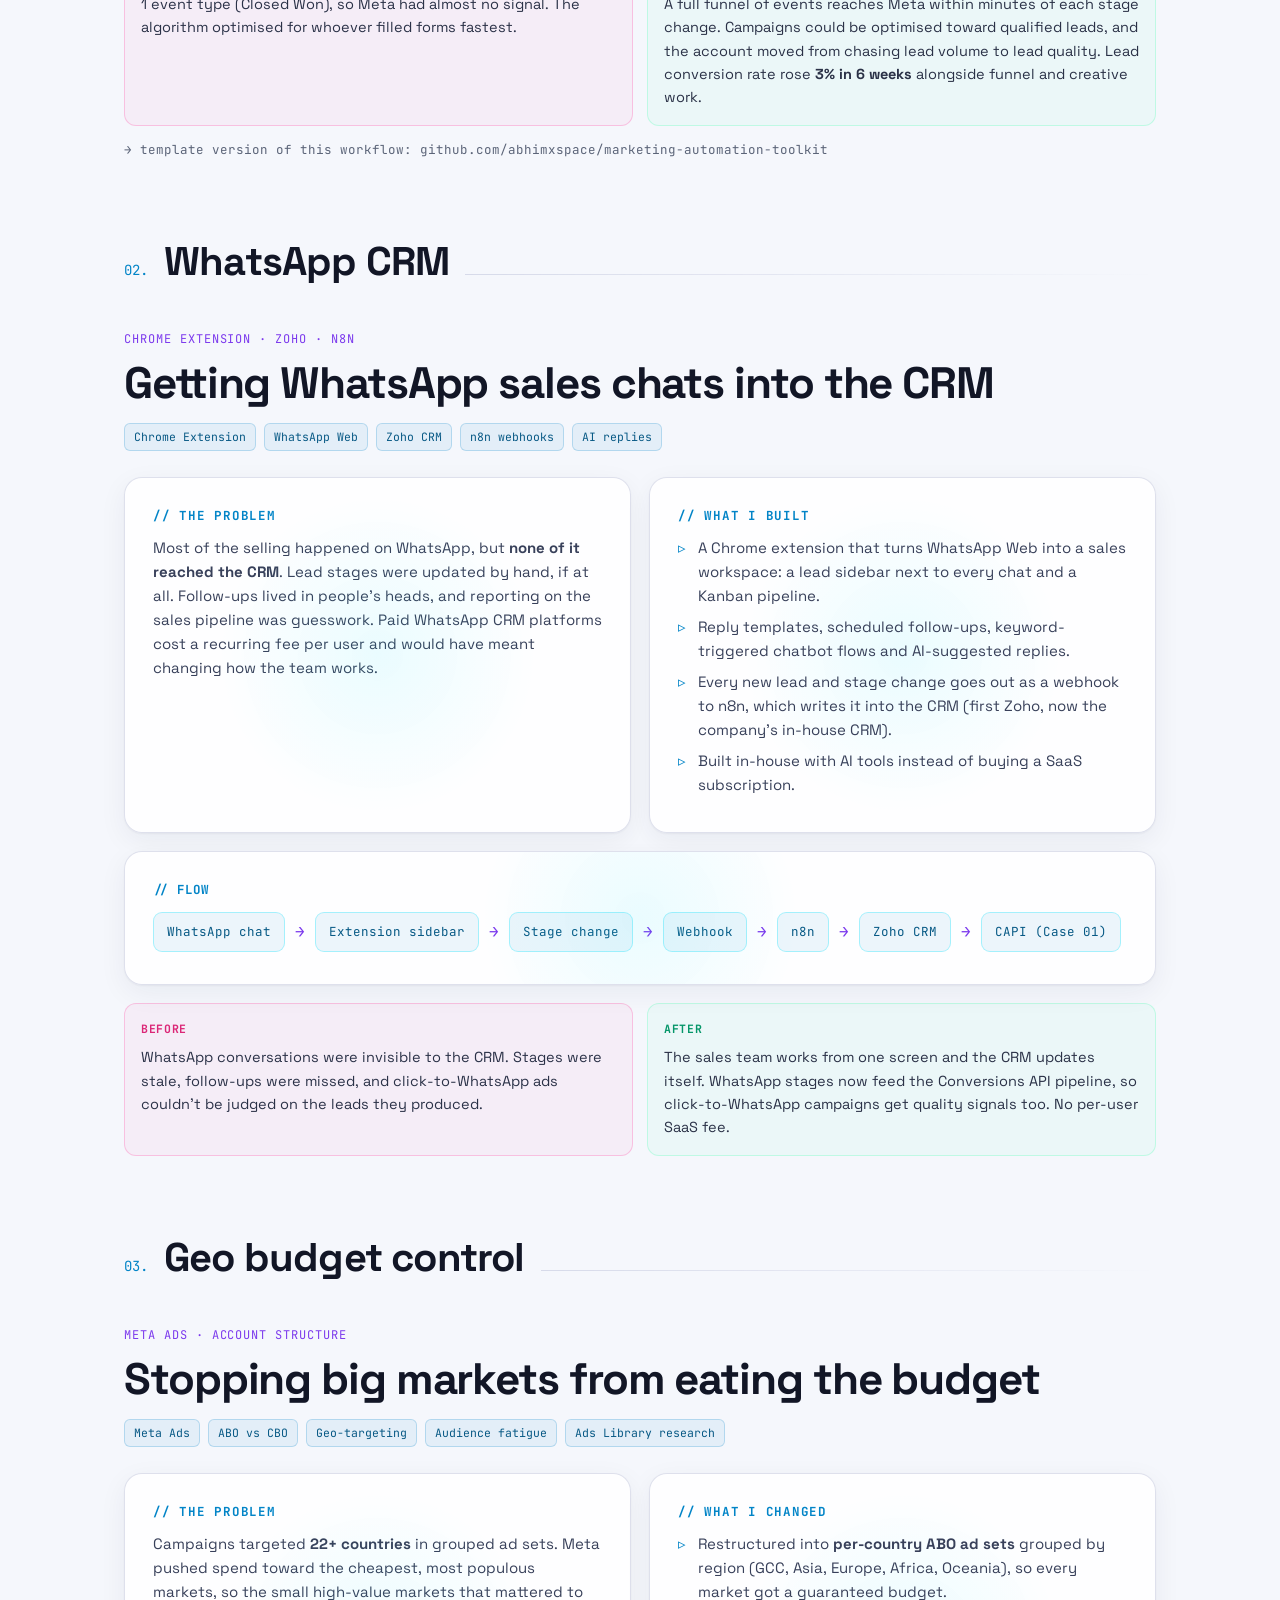
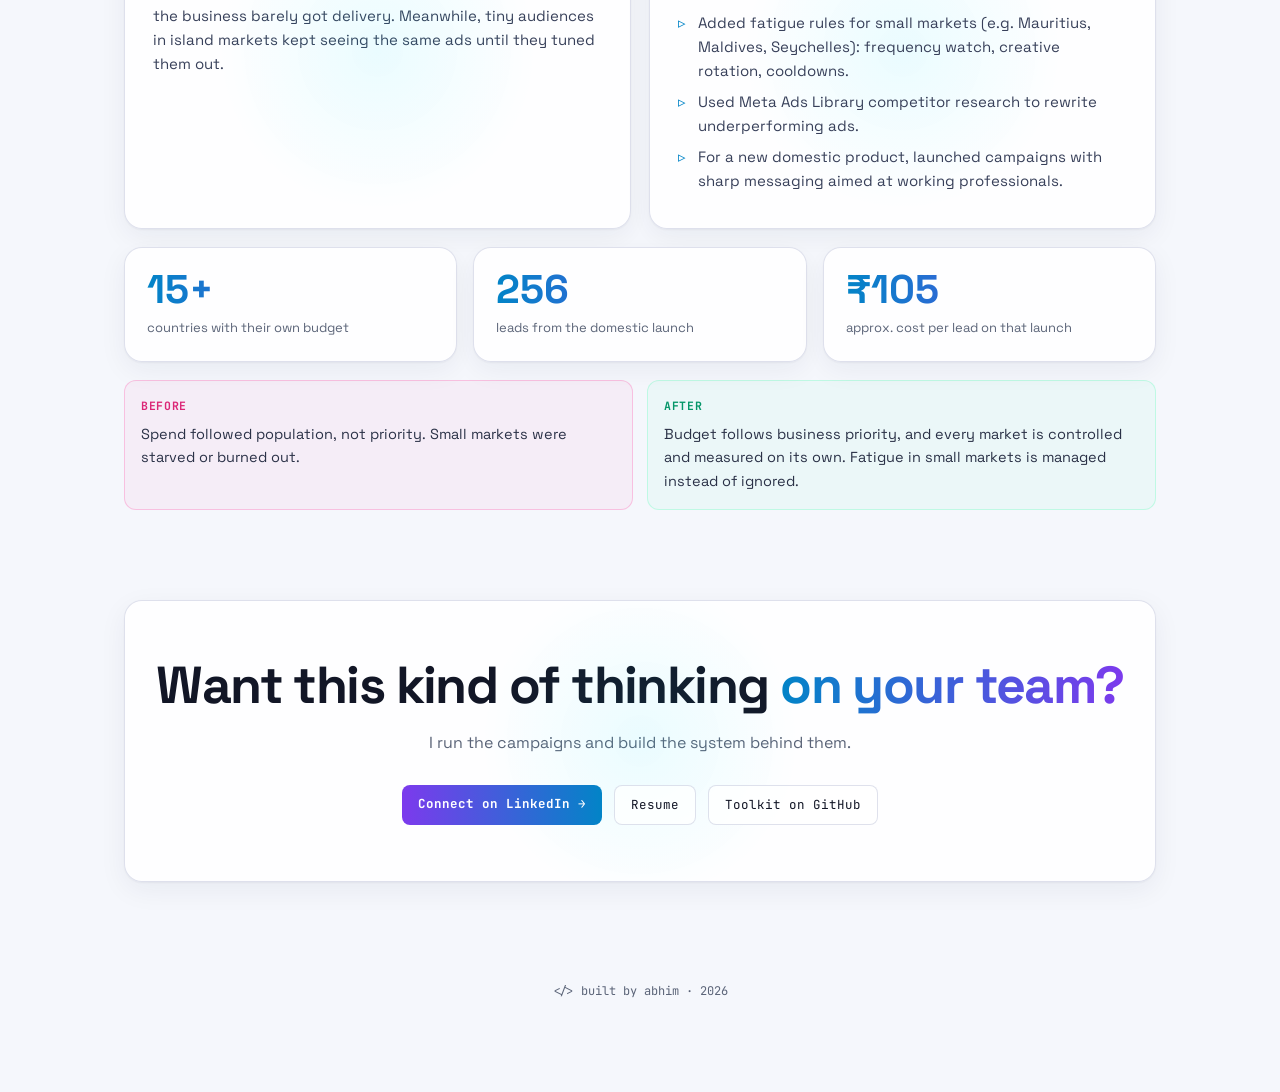
==== commit 4c2ade59: "Sync resume page, homepage, case study and README with updated resume Co-Authored-By: Claude Opus 5." ====
--- a/case-studies.html
+++ b/case-studies.html
@@ -243,7 +243,7 @@
       <div class="card rv d2"><div class="shine"></div><h4>// WHAT I BUILT</h4><ul>
         <li>A Chrome extension that turns WhatsApp Web into a sales workspace: a lead sidebar next to every chat and a Kanban pipeline.</li>
         <li>Reply templates, scheduled follow-ups, keyword-triggered chatbot flows and AI-suggested replies.</li>
-        <li>Every new lead and stage change goes out as a webhook to n8n, which writes it into Zoho.</li>
+        <li>Every new lead and stage change goes out as a webhook to n8n, which writes it into the CRM (first Zoho, now the company's in-house CRM).</li>
         <li>Built in-house with AI tools instead of buying a SaaS subscription.</li>
       </ul></div>
     </div>
